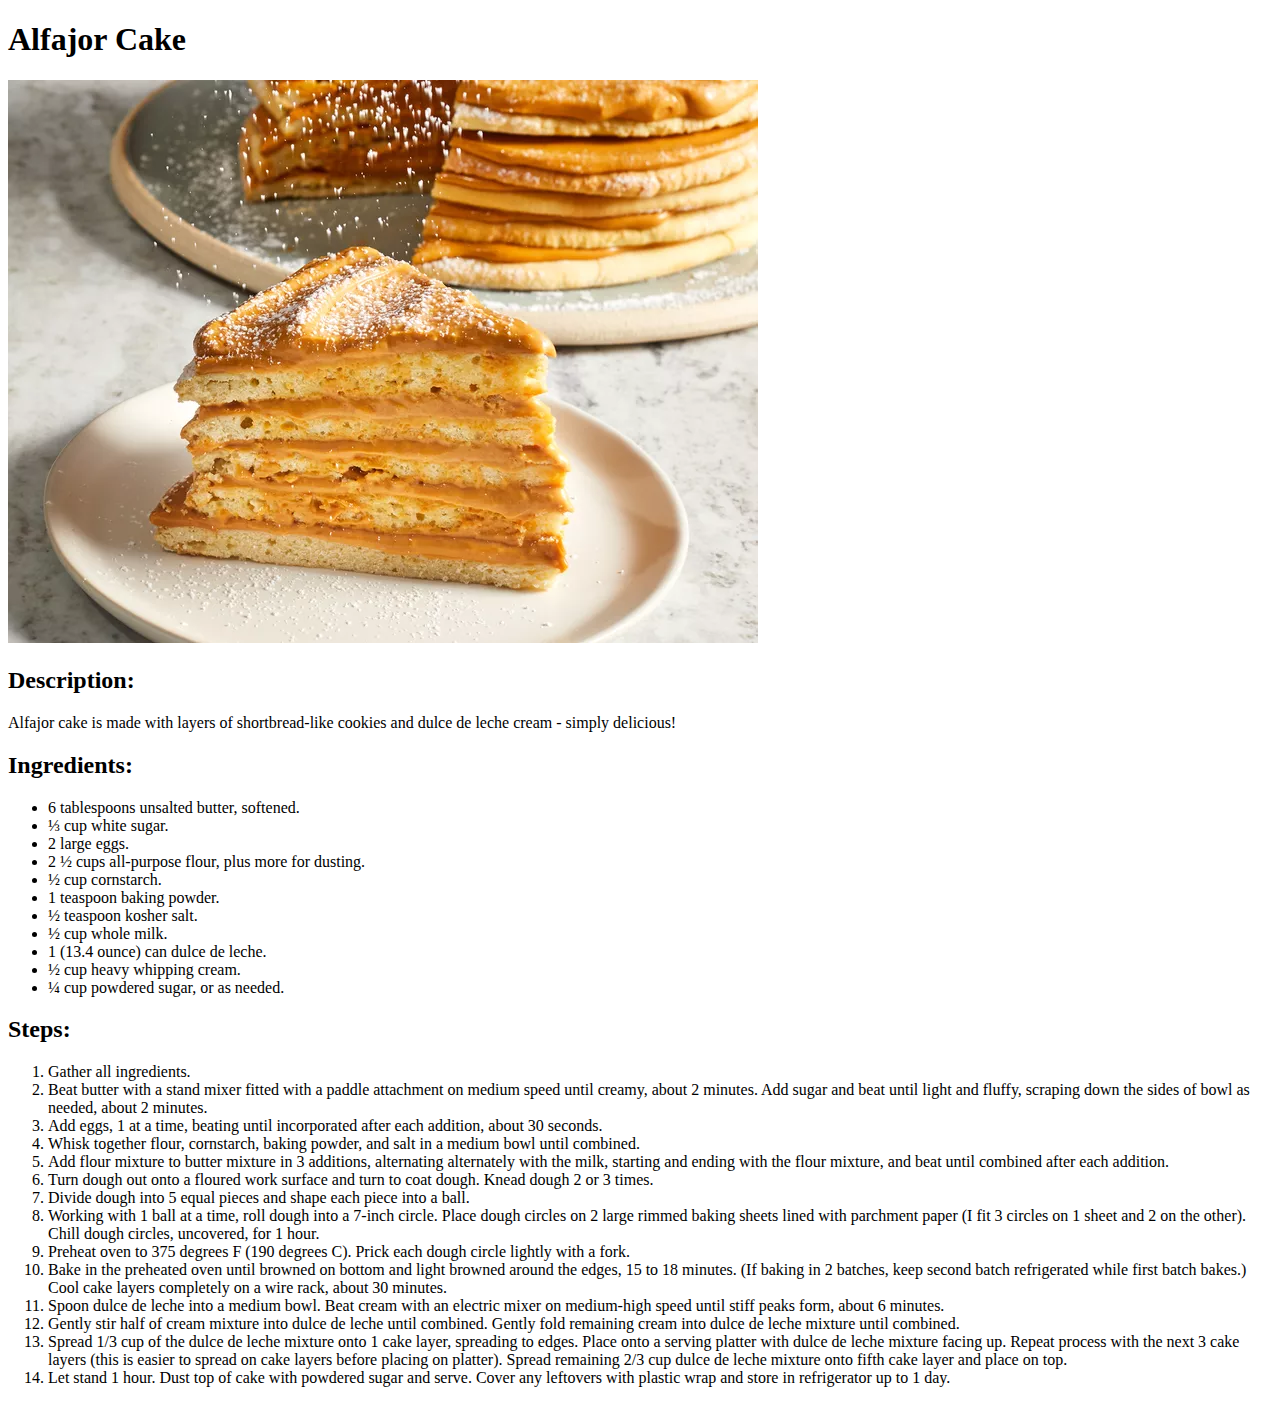
==== recipes/alfajor-cake.html @ b2352565 "Add third recipe" ====
<!DOCTYPE html>
<html lang="en">
<head>
    <meta charset="UTF-8">
    <meta name="viewport" content="width=device-width, initial-scale=1.0">
    <title>Document</title>
</head>
<body>
    <h1>Alfajor Cake</h1>

    <img src="../images/alfajor-cake.webp" alt="Alfajor Cake">

    <h2>Description:</h2>

    <p>
        Alfajor cake is made with layers of shortbread-like cookies 
        and dulce de leche cream - simply delicious!
    </p>

    <h2>Ingredients:</h2>

    <ul>
        <li>6 tablespoons unsalted butter, softened.</li>
        <li>⅓ cup white sugar.</li>
        <li>2 large eggs.</li>
        <li>2 ½ cups all-purpose flour, plus more for dusting.</li>
        <li>½ cup cornstarch.</li>
        <li>1 teaspoon baking powder.</li>
        <li>½ teaspoon kosher salt.</li>
        <li>½ cup whole milk.</li>
        <li>1 (13.4 ounce) can dulce de leche.</li>
        <li>½ cup heavy whipping cream.</li>
        <li>¼ cup powdered sugar, or as needed.</li>
    </ul>

    <h2>Steps:</h2>

    <ol>
        <li>Gather all ingredients.</li>
        <li>
            Beat butter with a stand mixer fitted with a paddle 
            attachment on medium speed until creamy, about 2 minutes.
            Add sugar and beat until light and fluffy, scraping down
            the sides of bowl as needed, about 2 minutes.
        </li>
        <li>
            Add eggs, 1 at a time, beating until incorporated after 
            each addition, about 30 seconds.
        </li>
        <li>
            Whisk together flour, cornstarch, baking powder, and salt
            in a medium bowl until combined.
        </li>
        <li>
            Add flour mixture to butter mixture in 3 additions, alternating
            alternately with the milk, starting and ending with the flour 
            mixture, and beat until combined after each addition.
        </li>
        <li>
            Turn dough out onto a floured work surface and turn to coat dough.
            Knead dough 2 or 3 times.
        </li>
        <li>
            Divide dough into 5 equal pieces and shape each piece into a ball.
        </li>
        <li>
            Working with 1 ball at a time, roll dough into a 7-inch circle.
            Place dough circles on 2 large rimmed baking sheets lined with 
            parchment paper (I fit 3 circles on 1 sheet and 2 on the other).
            Chill dough circles, uncovered, for 1 hour.
        </li>
        <li>
            Preheat oven to 375 degrees F (190 degrees C). Prick each dough 
            circle lightly with a fork.
        </li>
        <li>
            Bake in the preheated oven until browned on bottom and light browned
            around the edges, 15 to 18 minutes. (If baking in 2 batches, keep
            second batch refrigerated while first batch bakes.) Cool cake layers
            completely on a wire rack, about 30 minutes.
        </li>
        <li>
            Spoon dulce de leche into a medium bowl. Beat cream with an electric
            mixer on medium-high speed until stiff peaks form, about 6 minutes.
        </li>
        <li>
            Gently stir half of cream mixture into dulce de leche until combined.
            Gently fold remaining cream into dulce de leche mixture until combined.
        </li>
        <li>
            Spread 1/3 cup of the dulce de leche mixture onto 1 cake layer, spreading
            to edges. Place onto a serving platter with dulce de leche mixture
            facing up. Repeat process with the next 3 cake layers (this is easier
            to spread on cake layers before placing on platter). Spread remaining
            2/3 cup dulce de leche mixture onto fifth cake layer and place on top.
        </li>
        <li>
            Let stand 1 hour. Dust top of cake with powdered sugar and serve. Cover
            any leftovers with plastic wrap and store in refrigerator up to 1 day.
        </li>
    </ol>
</body>
</html>
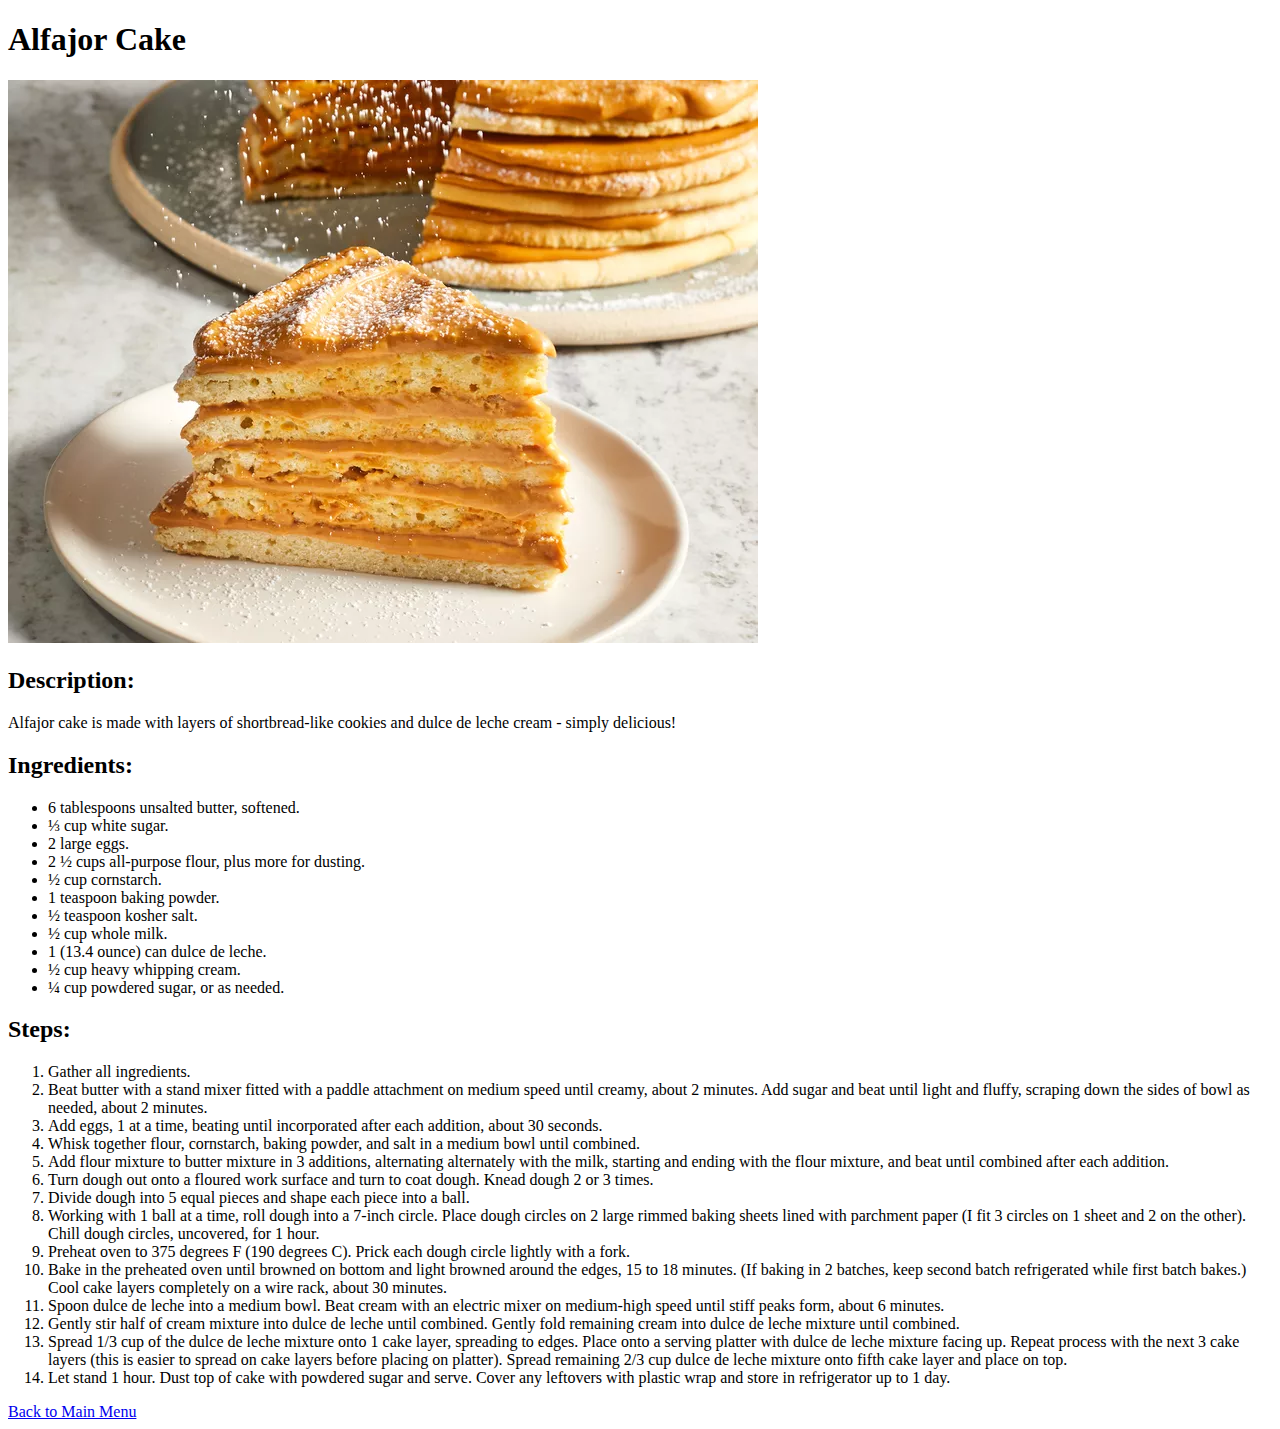
==== commit 2b58299e: "Add main menu image" ====
--- a/recipes/alfajor-cake.html
+++ b/recipes/alfajor-cake.html
@@ -99,5 +99,7 @@
             any leftovers with plastic wrap and store in refrigerator up to 1 day.
         </li>
     </ol>
+
+    <a href="../index.html">Back to Main Menu</a>
 </body>
 </html>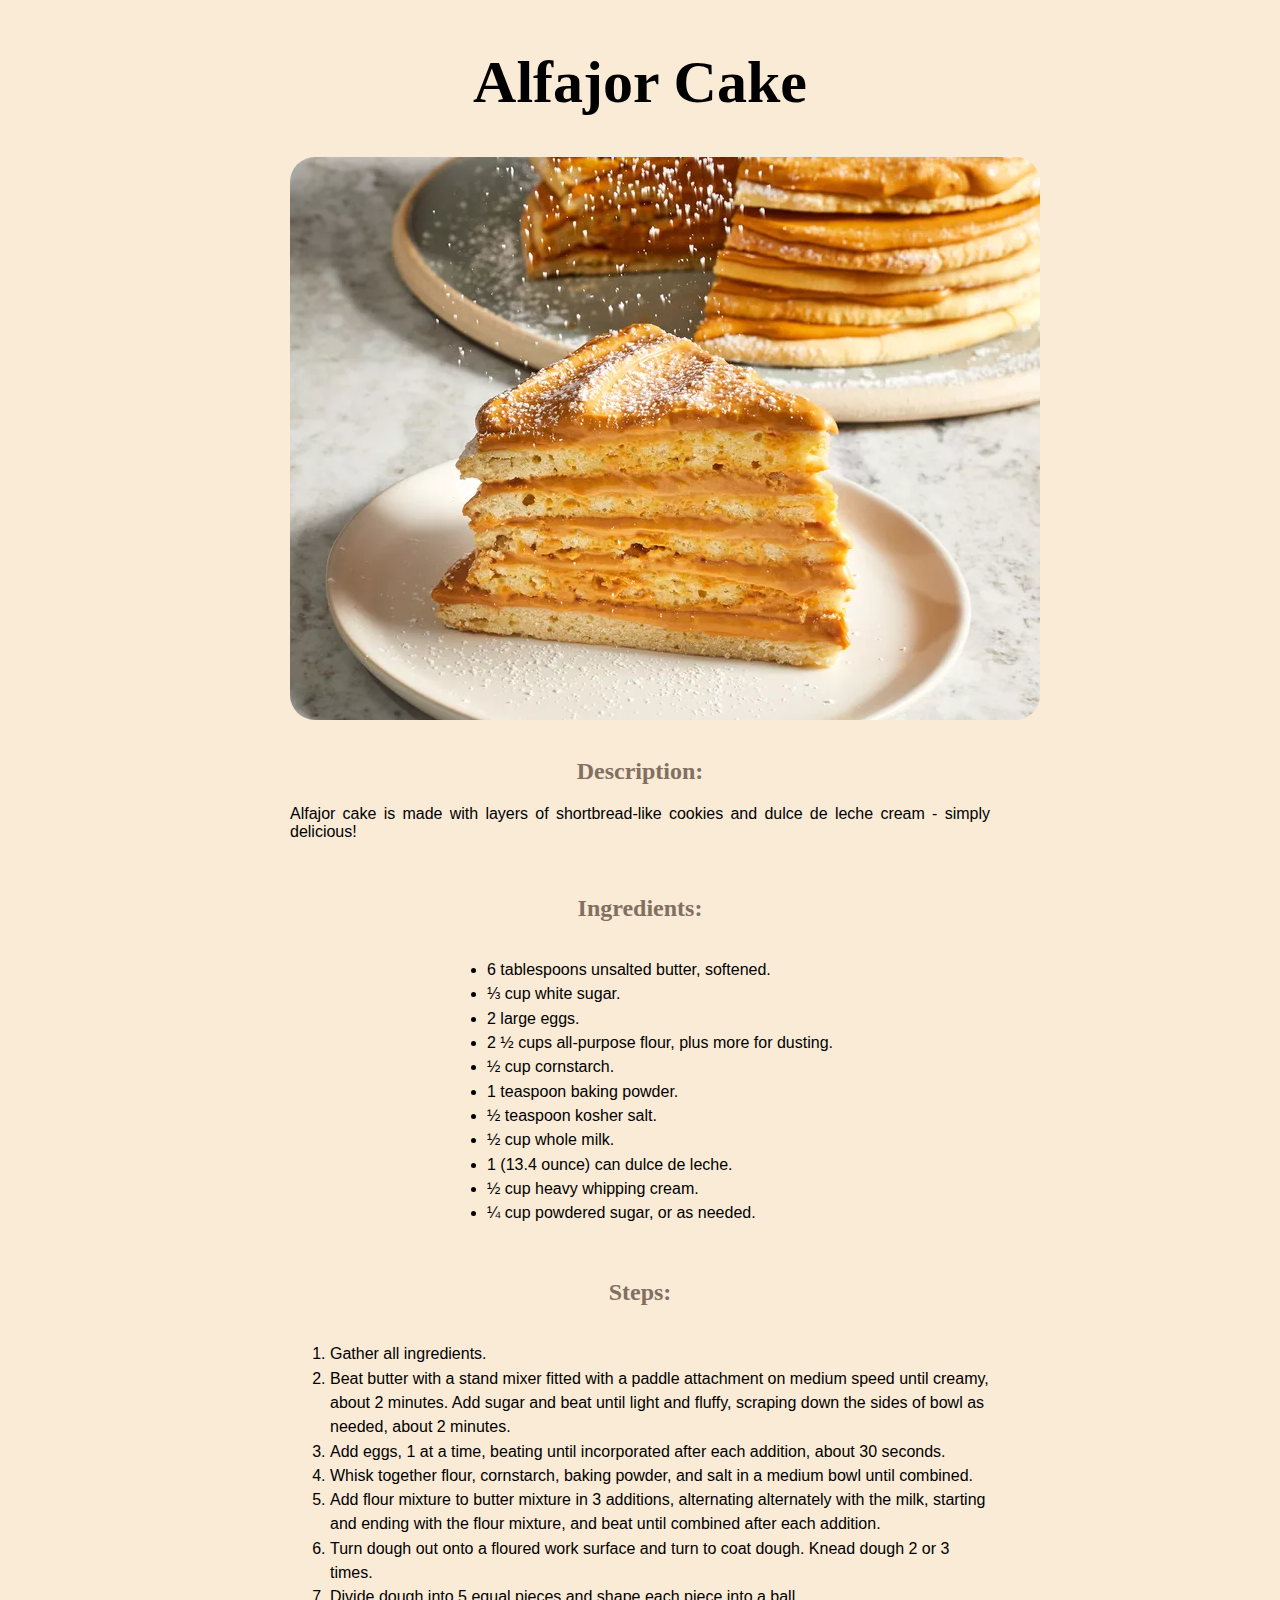
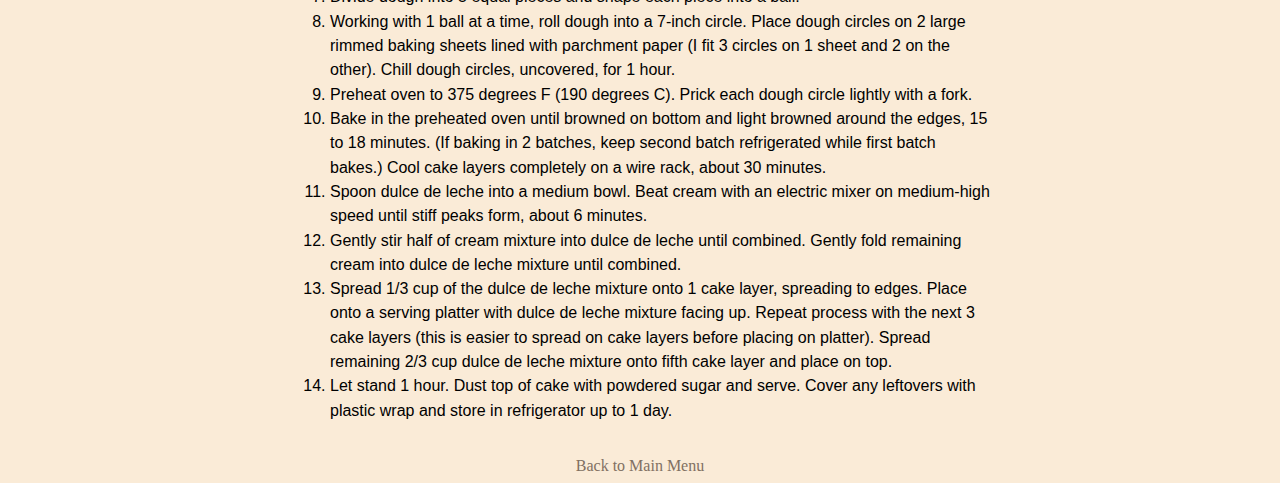
==== commit 1705d835: "Added css styling" ====
--- a/recipes/alfajor-cake.html
+++ b/recipes/alfajor-cake.html
@@ -4,102 +4,121 @@
     <meta charset="UTF-8">
     <meta name="viewport" content="width=device-width, initial-scale=1.0">
     <title>Document</title>
+    <link rel="stylesheet" href="../css/style-recipes.css">
 </head>
 <body>
-    <h1>Alfajor Cake</h1>
+    <div class="main-container">
+        <h1 class="recipe-title">Alfajor Cake</h1>
 
-    <img src="../images/alfajor-cake.webp" alt="Alfajor Cake">
+        <img class="recipe-img" src="../images/alfajor-cake.webp" alt="Alfajor Cake">
 
-    <h2>Description:</h2>
+        <br>
 
-    <p>
-        Alfajor cake is made with layers of shortbread-like cookies 
-        and dulce de leche cream - simply delicious!
-    </p>
+        <h2 class="sub-title">Description:</h2>
 
-    <h2>Ingredients:</h2>
+        <div>
+            <p>
+                Alfajor cake is made with layers of shortbread-like cookies 
+                and dulce de leche cream - simply delicious!
+            </p>
+        </div>
 
-    <ul>
-        <li>6 tablespoons unsalted butter, softened.</li>
-        <li>⅓ cup white sugar.</li>
-        <li>2 large eggs.</li>
-        <li>2 ½ cups all-purpose flour, plus more for dusting.</li>
-        <li>½ cup cornstarch.</li>
-        <li>1 teaspoon baking powder.</li>
-        <li>½ teaspoon kosher salt.</li>
-        <li>½ cup whole milk.</li>
-        <li>1 (13.4 ounce) can dulce de leche.</li>
-        <li>½ cup heavy whipping cream.</li>
-        <li>¼ cup powdered sugar, or as needed.</li>
-    </ul>
+        <br>
 
-    <h2>Steps:</h2>
+        <h2 class="sub-title">Ingredients:</h2>
 
-    <ol>
-        <li>Gather all ingredients.</li>
-        <li>
-            Beat butter with a stand mixer fitted with a paddle 
-            attachment on medium speed until creamy, about 2 minutes.
-            Add sugar and beat until light and fluffy, scraping down
-            the sides of bowl as needed, about 2 minutes.
-        </li>
-        <li>
-            Add eggs, 1 at a time, beating until incorporated after 
-            each addition, about 30 seconds.
-        </li>
-        <li>
-            Whisk together flour, cornstarch, baking powder, and salt
-            in a medium bowl until combined.
-        </li>
-        <li>
-            Add flour mixture to butter mixture in 3 additions, alternating
-            alternately with the milk, starting and ending with the flour 
-            mixture, and beat until combined after each addition.
-        </li>
-        <li>
-            Turn dough out onto a floured work surface and turn to coat dough.
-            Knead dough 2 or 3 times.
-        </li>
-        <li>
-            Divide dough into 5 equal pieces and shape each piece into a ball.
-        </li>
-        <li>
-            Working with 1 ball at a time, roll dough into a 7-inch circle.
-            Place dough circles on 2 large rimmed baking sheets lined with 
-            parchment paper (I fit 3 circles on 1 sheet and 2 on the other).
-            Chill dough circles, uncovered, for 1 hour.
-        </li>
-        <li>
-            Preheat oven to 375 degrees F (190 degrees C). Prick each dough 
-            circle lightly with a fork.
-        </li>
-        <li>
-            Bake in the preheated oven until browned on bottom and light browned
-            around the edges, 15 to 18 minutes. (If baking in 2 batches, keep
-            second batch refrigerated while first batch bakes.) Cool cake layers
-            completely on a wire rack, about 30 minutes.
-        </li>
-        <li>
-            Spoon dulce de leche into a medium bowl. Beat cream with an electric
-            mixer on medium-high speed until stiff peaks form, about 6 minutes.
-        </li>
-        <li>
-            Gently stir half of cream mixture into dulce de leche until combined.
-            Gently fold remaining cream into dulce de leche mixture until combined.
-        </li>
-        <li>
-            Spread 1/3 cup of the dulce de leche mixture onto 1 cake layer, spreading
-            to edges. Place onto a serving platter with dulce de leche mixture
-            facing up. Repeat process with the next 3 cake layers (this is easier
-            to spread on cake layers before placing on platter). Spread remaining
-            2/3 cup dulce de leche mixture onto fifth cake layer and place on top.
-        </li>
-        <li>
-            Let stand 1 hour. Dust top of cake with powdered sugar and serve. Cover
-            any leftovers with plastic wrap and store in refrigerator up to 1 day.
-        </li>
-    </ol>
+        <div>
+            <ul class="ingredients-list">
+                <li>6 tablespoons unsalted butter, softened.</li>
+                <li>⅓ cup white sugar.</li>
+                <li>2 large eggs.</li>
+                <li>2 ½ cups all-purpose flour, plus more for dusting.</li>
+                <li>½ cup cornstarch.</li>
+                <li>1 teaspoon baking powder.</li>
+                <li>½ teaspoon kosher salt.</li>
+                <li>½ cup whole milk.</li>
+                <li>1 (13.4 ounce) can dulce de leche.</li>
+                <li>½ cup heavy whipping cream.</li>
+                <li>¼ cup powdered sugar, or as needed.</li>
+            </ul>
+        </div>
 
-    <a href="../index.html">Back to Main Menu</a>
+        <br>
+
+        <h2 class="sub-title">Steps:</h2>
+
+        <div>
+            <ol class="steps-list">
+                <li>Gather all ingredients.</li>
+                <li>
+                    Beat butter with a stand mixer fitted with a paddle 
+                    attachment on medium speed until creamy, about 2 minutes.
+                    Add sugar and beat until light and fluffy, scraping down
+                    the sides of bowl as needed, about 2 minutes.
+                </li>
+                <li>
+                    Add eggs, 1 at a time, beating until incorporated after 
+                    each addition, about 30 seconds.
+                </li>
+                <li>
+                    Whisk together flour, cornstarch, baking powder, and salt
+                    in a medium bowl until combined.
+                </li>
+                <li>
+                    Add flour mixture to butter mixture in 3 additions, alternating
+                    alternately with the milk, starting and ending with the flour 
+                    mixture, and beat until combined after each addition.
+                </li>
+                <li>
+                    Turn dough out onto a floured work surface and turn to coat dough.
+                    Knead dough 2 or 3 times.
+                </li>
+                <li>
+                    Divide dough into 5 equal pieces and shape each piece into a ball.
+                </li>
+                <li>
+                    Working with 1 ball at a time, roll dough into a 7-inch circle.
+                    Place dough circles on 2 large rimmed baking sheets lined with 
+                    parchment paper (I fit 3 circles on 1 sheet and 2 on the other).
+                    Chill dough circles, uncovered, for 1 hour.
+                </li>
+                <li>
+                    Preheat oven to 375 degrees F (190 degrees C). Prick each dough 
+                    circle lightly with a fork.
+                </li>
+                <li>
+                    Bake in the preheated oven until browned on bottom and light browned
+                    around the edges, 15 to 18 minutes. (If baking in 2 batches, keep
+                    second batch refrigerated while first batch bakes.) Cool cake layers
+                    completely on a wire rack, about 30 minutes.
+                </li>
+                <li>
+                    Spoon dulce de leche into a medium bowl. Beat cream with an electric
+                    mixer on medium-high speed until stiff peaks form, about 6 minutes.
+                </li>
+                <li>
+                    Gently stir half of cream mixture into dulce de leche until combined.
+                    Gently fold remaining cream into dulce de leche mixture until combined.
+                </li>
+                <li>
+                    Spread 1/3 cup of the dulce de leche mixture onto 1 cake layer, spreading
+                    to edges. Place onto a serving platter with dulce de leche mixture
+                    facing up. Repeat process with the next 3 cake layers (this is easier
+                    to spread on cake layers before placing on platter). Spread remaining
+                    2/3 cup dulce de leche mixture onto fifth cake layer and place on top.
+                </li>
+                <li>
+                    Let stand 1 hour. Dust top of cake with powdered sugar and serve. Cover
+                    any leftovers with plastic wrap and store in refrigerator up to 1 day.
+                </li>
+            </ol>
+        </div>
+
+        <br>
+
+        <div>
+            <a class="back-button" href="../index.html">Back to Main Menu</a>
+        </div>
+    </div>
 </body>
 </html>--- a/css/style-recipes.css
+++ b/css/style-recipes.css
@@ -0,0 +1,56 @@
+body {
+    background-color: antiquewhite;
+    text-align: center;
+}
+
+.main-container {
+    display: inline-block;
+    width: 700px;
+    text-align: center;
+}
+
+.recipe-title,
+.sub-title,
+div,
+a {
+    text-align: center;
+}
+
+.recipe-title {
+    font-family: Garamond, 'Times New Roman', serif;
+    font-size: 60px;
+    font-weight: bold;
+}
+
+.recipe-img {
+    display: block;
+    margin-left: auto;
+    margin-right: auto;
+    border-radius: 25px;
+}
+
+.sub-title {
+    color: #817062;
+}
+
+p,
+.ingredients-list,
+.steps-list  {
+    font-family: Arial, Helvetica, sans-serif;
+}
+
+.ingredients-list,
+.steps-list {
+    display: inline-block;
+    text-align: left;
+    line-height: 1.52em;
+}
+
+a {
+    text-decoration: none;
+    color: #817062;
+}
+
+p {
+    text-align: justify;
+}